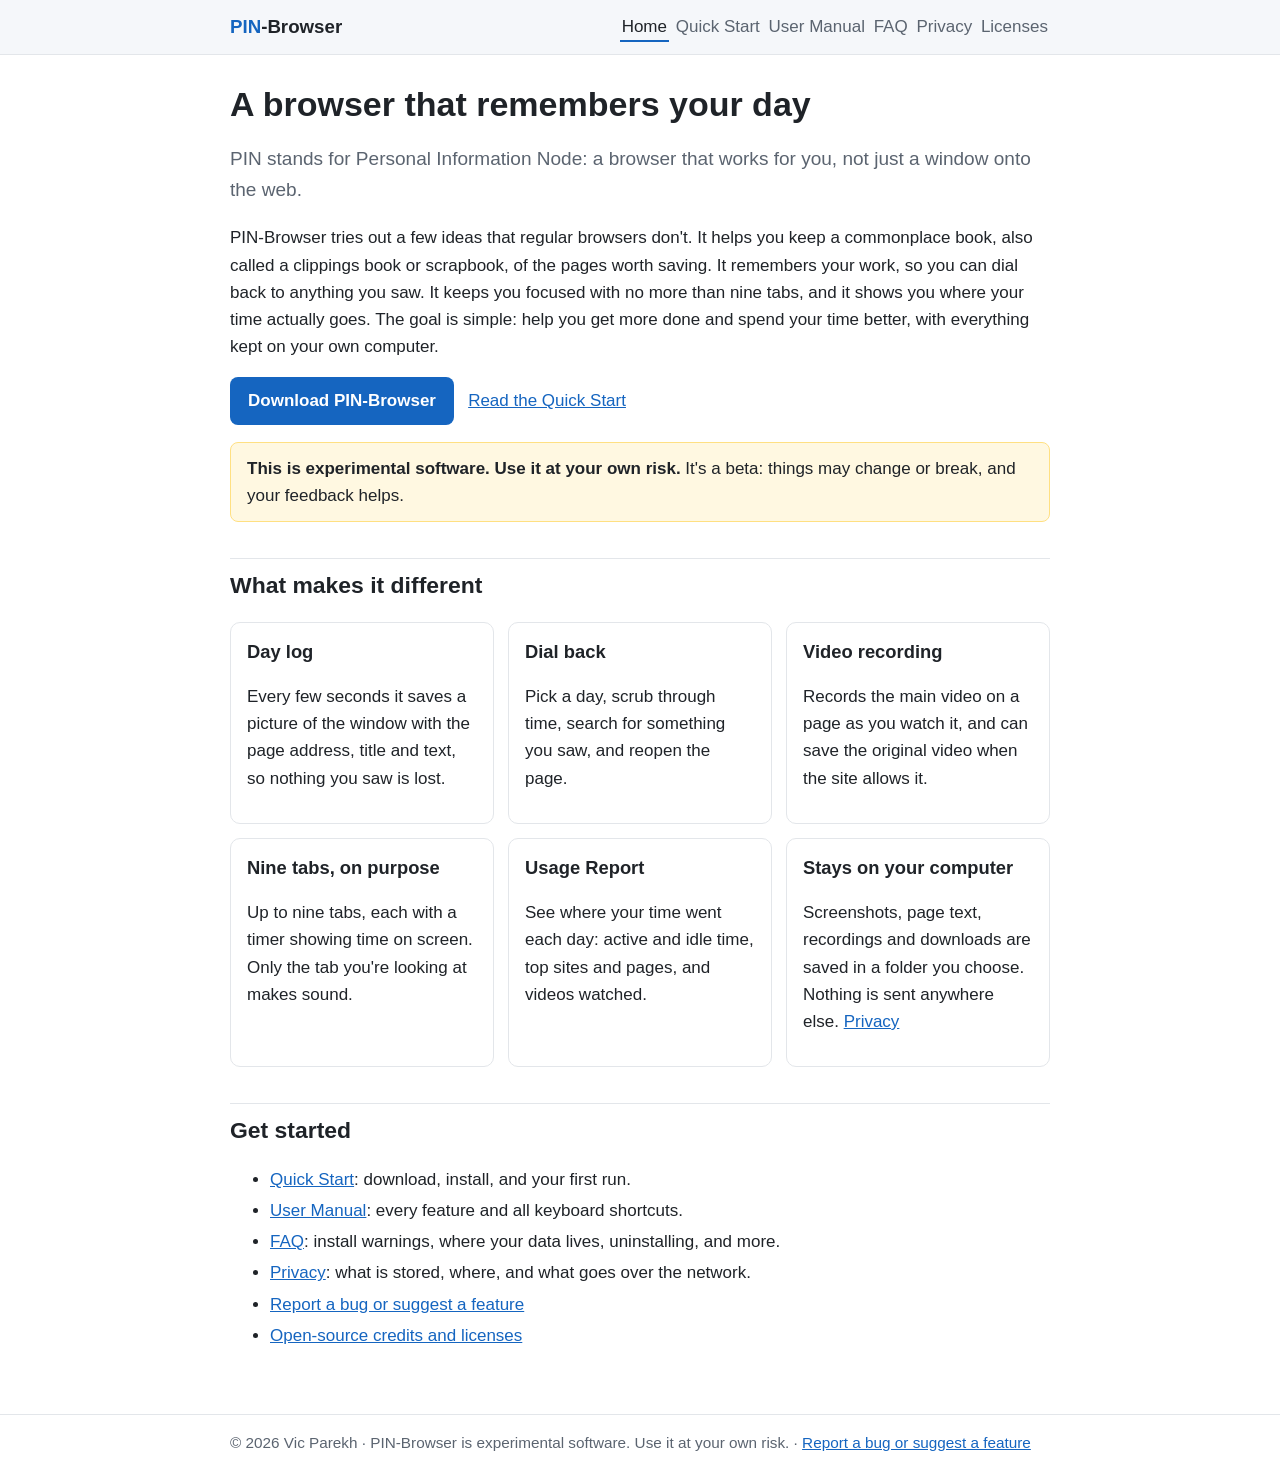
==== index.html @ 9741715a "Add the PIN-Browser documentation site at the repo root. GitHub Pages can serve these pages from mai" ====
<!DOCTYPE html>
<html lang="en">
<head>
  <meta charset="utf-8">
  <meta name="viewport" content="width=device-width, initial-scale=1">
  <title>Home - PIN-Browser</title>
  <link rel="stylesheet" href="style.css">
</head>
<body>
<header class="site">
  <div class="wrap">
    <a class="brand" href="index.html"><span>PIN</span>-Browser</a>
    <nav>
      <a href="index.html" class="here">Home</a>
      <a href="quickstart.html">Quick Start</a>
      <a href="manual.html">User Manual</a>
      <a href="faq.html">FAQ</a>
      <a href="privacy.html">Privacy</a>
      <a href="licenses.html">Licenses</a>
    </nav>
  </div>
</header>
<main class="wrap">
<h1>A browser that remembers your day</h1>
<p class="lead">PIN stands for Personal Information Node: a browser that works for you, not just a window onto the web.</p>
<p>PIN-Browser tries out a few ideas that regular browsers don't. It helps you keep a commonplace book, also called a clippings book or scrapbook, of the pages worth saving. It remembers your work, so you can dial back to anything you saw. It keeps you focused with no more than nine tabs, and it shows you where your time actually goes. The goal is simple: help you get more done and spend your time better, with everything kept on your own computer.</p>
<p><a class="button" href="https://github.com/vic-parekh/pin-browser-site/releases">Download PIN-Browser</a> &nbsp; <a href="quickstart.html">Read the Quick Start</a></p>
<div class="note"><strong>This is experimental software. Use it at your own risk.</strong> It's a beta: things may change or break, and your feedback helps.</div>

<h2>What makes it different</h2>
<div class="cards">
  <div class="card"><h3>Day log</h3><p>Every few seconds it saves a picture of the window with the page address, title and text, so nothing you saw is lost.</p></div>
  <div class="card"><h3>Dial back</h3><p>Pick a day, scrub through time, search for something you saw, and reopen the page.</p></div>
  <div class="card"><h3>Video recording</h3><p>Records the main video on a page as you watch it, and can save the original video when the site allows it.</p></div>
  <div class="card"><h3>Nine tabs, on purpose</h3><p>Up to nine tabs, each with a timer showing time on screen. Only the tab you're looking at makes sound.</p></div>
  <div class="card"><h3>Usage Report</h3><p>See where your time went each day: active and idle time, top sites and pages, and videos watched.</p></div>
  <div class="card"><h3>Stays on your computer</h3><p>Screenshots, page text, recordings and downloads are saved in a folder you choose. Nothing is sent anywhere else. <a href="privacy.html">Privacy</a></p></div>
</div>

<h2>Get started</h2>
<ul>
  <li><a href="quickstart.html">Quick Start</a>: download, install, and your first run.</li>
  <li><a href="manual.html">User Manual</a>: every feature and all keyboard shortcuts.</li>
  <li><a href="faq.html">FAQ</a>: install warnings, where your data lives, uninstalling, and more.</li>
  <li><a href="privacy.html">Privacy</a>: what is stored, where, and what goes over the network.</li>
  <li><a href="https://github.com/vic-parekh/pin-browser-site/issues/new/choose">Report a bug or suggest a feature</a></li>
  <li><a href="licenses.html">Open-source credits and licenses</a></li>
</ul>

</main>
<footer class="site">
  <div class="wrap">&copy; 2026 Vic Parekh &middot; PIN-Browser is experimental software. Use it at your own risk. &middot; <a href="https://github.com/vic-parekh/pin-browser-site/issues/new/choose">Report a bug or suggest a feature</a></div>
</footer>
</body>
</html>
---- style.css ----
/* PIN-Browser docs site: one shared stylesheet */
:root { --ink: #1f2328; --muted: #5b6470; --accent: #1565c0; --line: #e3e6ea; --bg: #ffffff; --soft: #f5f7fa; }
* { box-sizing: border-box; }
html { font-size: 17px; }
body { margin: 0; color: var(--ink); background: var(--bg); font-family: -apple-system, "Segoe UI", Roboto, Helvetica, Arial, sans-serif; line-height: 1.6; }
header.site { border-bottom: 1px solid var(--line); background: var(--soft); }
header.site .wrap { display: flex; flex-wrap: wrap; align-items: center; gap: 6px 18px; padding: 12px 20px; }
header.site .brand { font-weight: 700; font-size: 1.1rem; color: var(--ink); text-decoration: none; margin-right: auto; }
header.site .brand span { color: var(--accent); }
nav a { color: var(--muted); text-decoration: none; padding: 4px 2px; border-bottom: 2px solid transparent; }
nav a:hover { color: var(--ink); }
nav a.here { color: var(--ink); border-bottom-color: var(--accent); }
.wrap { max-width: 860px; margin: 0 auto; }
main.wrap { padding: 28px 20px 48px; }
h1 { font-size: 2rem; line-height: 1.25; margin: 0 0 12px; }
h2 { font-size: 1.35rem; margin: 36px 0 10px; padding-top: 8px; border-top: 1px solid var(--line); }
h3 { font-size: 1.08rem; margin: 24px 0 6px; }
p.lead { font-size: 1.12rem; color: var(--muted); }
a { color: var(--accent); }
code, kbd { font-family: ui-monospace, Consolas, Menlo, monospace; font-size: .9em; background: var(--soft); border: 1px solid var(--line); border-radius: 4px; padding: 1px 5px; }
kbd { white-space: nowrap; }
table { border-collapse: collapse; width: 100%; margin: 10px 0 18px; font-size: .95rem; }
th, td { border-bottom: 1px solid var(--line); padding: 8px 10px; text-align: left; vertical-align: top; }
th { background: var(--soft); }
.note { background: #fff8e1; border: 1px solid #ffe082; border-radius: 8px; padding: 12px 16px; margin: 16px 0; }
.good { background: #e8f5e9; border: 1px solid #a5d6a7; border-radius: 8px; padding: 12px 16px; margin: 16px 0; }
.cards { display: grid; grid-template-columns: repeat(auto-fit, minmax(230px, 1fr)); gap: 14px; margin: 18px 0; }
.card { border: 1px solid var(--line); border-radius: 10px; padding: 14px 16px; background: var(--bg); }
.card h3 { margin-top: 0; }
.button { display: inline-block; background: var(--accent); color: #fff; text-decoration: none; padding: 10px 18px; border-radius: 8px; font-weight: 600; }
.button:hover { background: #0d47a1; }
ol li, ul li { margin: 4px 0; }
footer.site { border-top: 1px solid var(--line); color: var(--muted); font-size: .9rem; }
footer.site .wrap { padding: 16px 20px 28px; }
@media (max-width: 600px) { html { font-size: 16px; } h1 { font-size: 1.6rem; } }
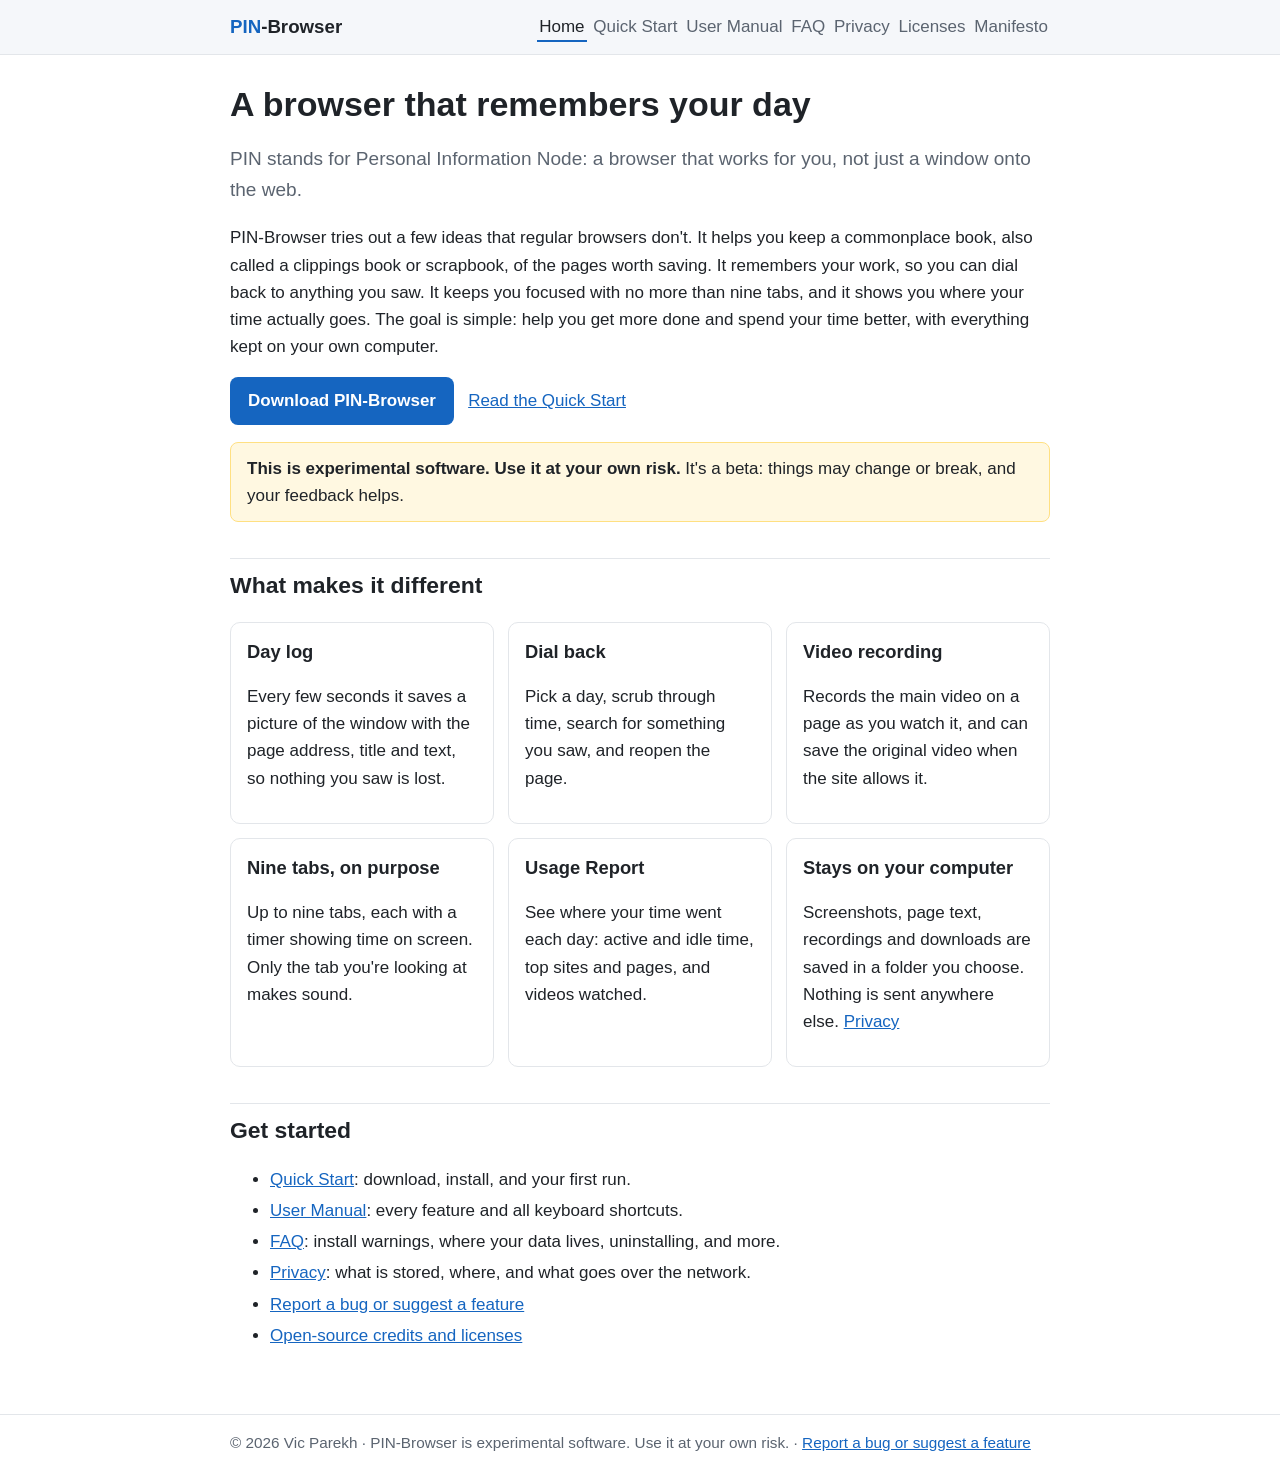
==== commit ec456f7b: "Add PIN-Browser Manifesto page with 145 verified research references; link it from the site nav" ====
--- a/index.html
+++ b/index.html
@@ -17,6 +17,7 @@
       <a href="faq.html">FAQ</a>
       <a href="privacy.html">Privacy</a>
       <a href="licenses.html">Licenses</a>
+      <a href="manifesto.html">Manifesto</a>
     </nav>
   </div>
 </header>
--- a/style.css
+++ b/style.css
@@ -33,3 +33,12 @@
 footer.site { border-top: 1px solid var(--line); color: var(--muted); font-size: .9rem; }
 footer.site .wrap { padding: 16px 20px 28px; }
 @media (max-width: 600px) { html { font-size: 16px; } h1 { font-size: 1.6rem; } }
+/* Manifesto page */
+.manifesto > p, .manifesto > ul li { font-size: 1.04rem; }
+.manifesto sup { line-height: 0; font-size: .7em; }
+.manifesto sup a { text-decoration: none; }
+.manifesto .signature { margin-top: 28px; font-style: italic; font-weight: 600; }
+.manifesto .refs-note { color: var(--muted); }
+.manifesto ol.refs { font-size: .86rem; color: var(--muted); padding-left: 2.6em; }
+.manifesto ol.refs li { margin: 6px 0; overflow-wrap: anywhere; }
+.manifesto ol.refs li:target { background: #fff8e1; }
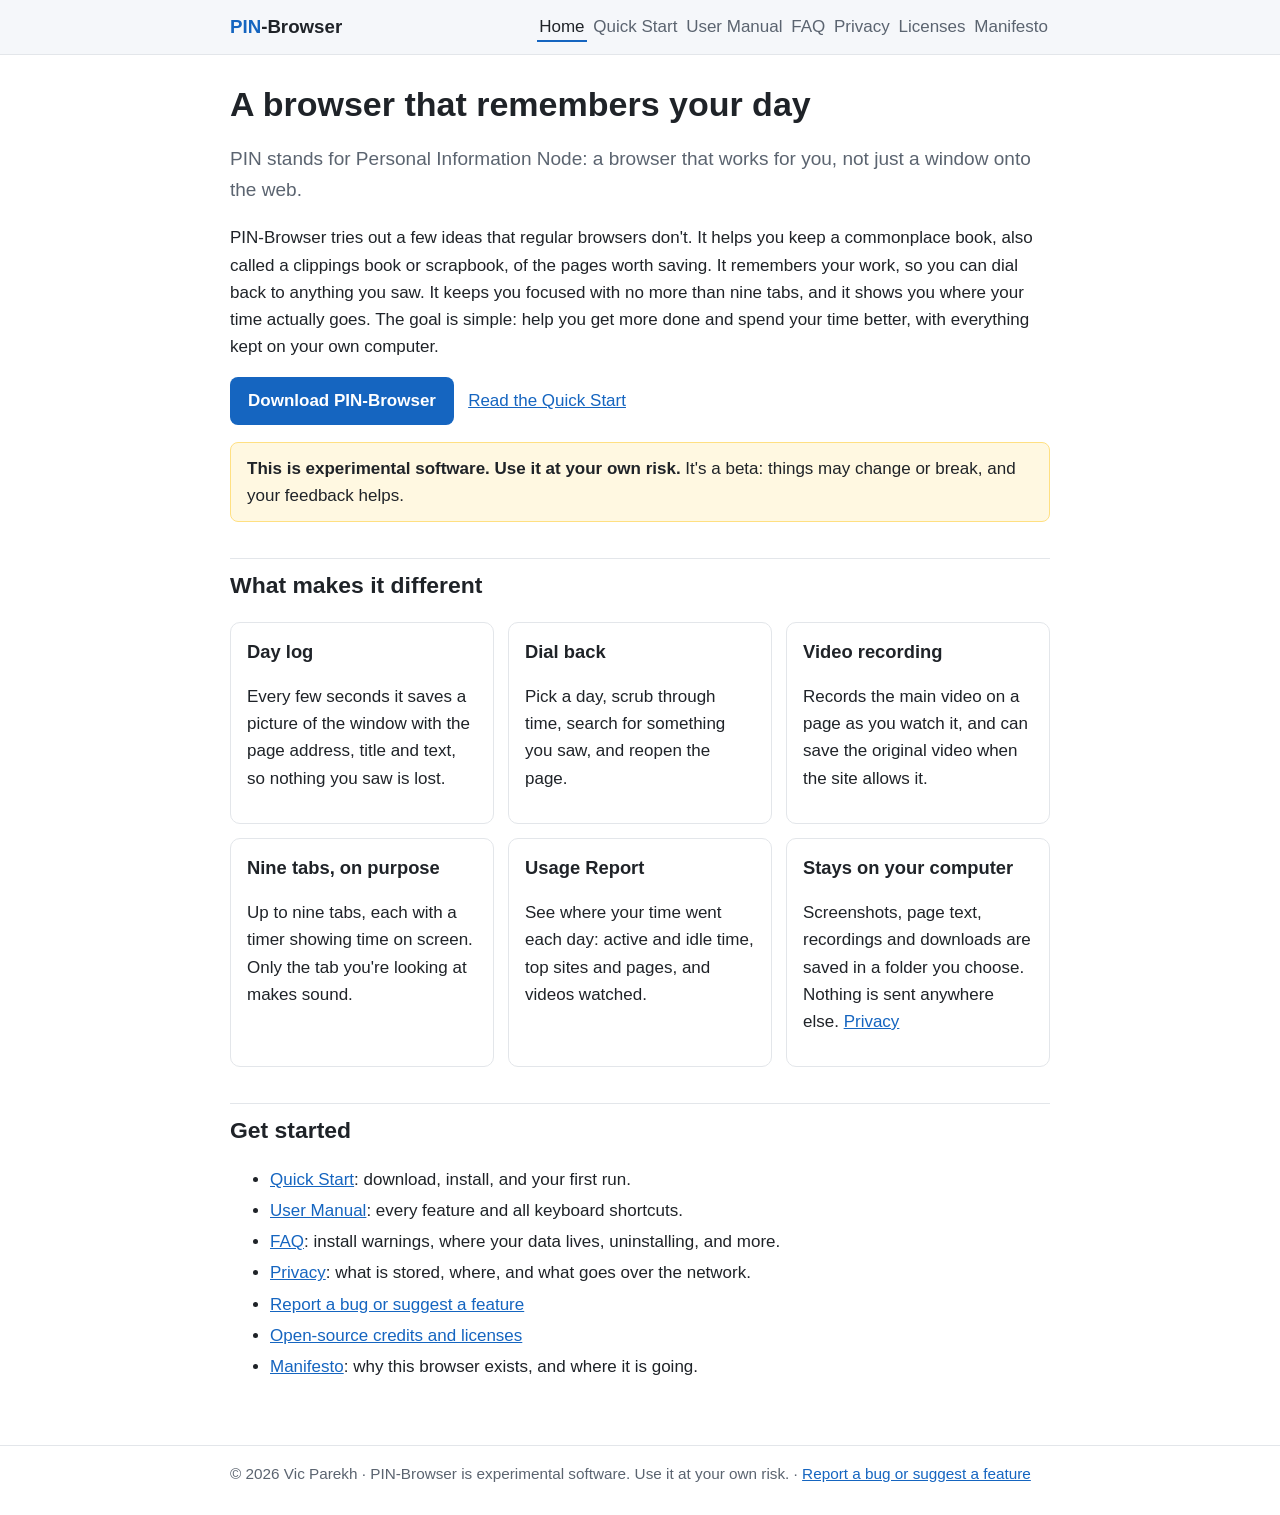
==== commit 4085bbc1: "Publish the manifesto on the documentation site. GitHub Pages serves the repository root, so the pag" ====
--- a/index.html
+++ b/index.html
@@ -17,7 +17,7 @@
       <a href="faq.html">FAQ</a>
       <a href="privacy.html">Privacy</a>
       <a href="licenses.html">Licenses</a>
-      <a href="manifesto.html">Manifesto</a>
+      <a href="manifesto/">Manifesto</a>
     </nav>
   </div>
 </header>
@@ -46,6 +46,7 @@
   <li><a href="privacy.html">Privacy</a>: what is stored, where, and what goes over the network.</li>
   <li><a href="https://github.com/vic-parekh/pin-browser-site/issues/new/choose">Report a bug or suggest a feature</a></li>
   <li><a href="licenses.html">Open-source credits and licenses</a></li>
+  <li><a href="manifesto/">Manifesto</a>: why this browser exists, and where it is going.</li>
 </ul>
 
 </main>
